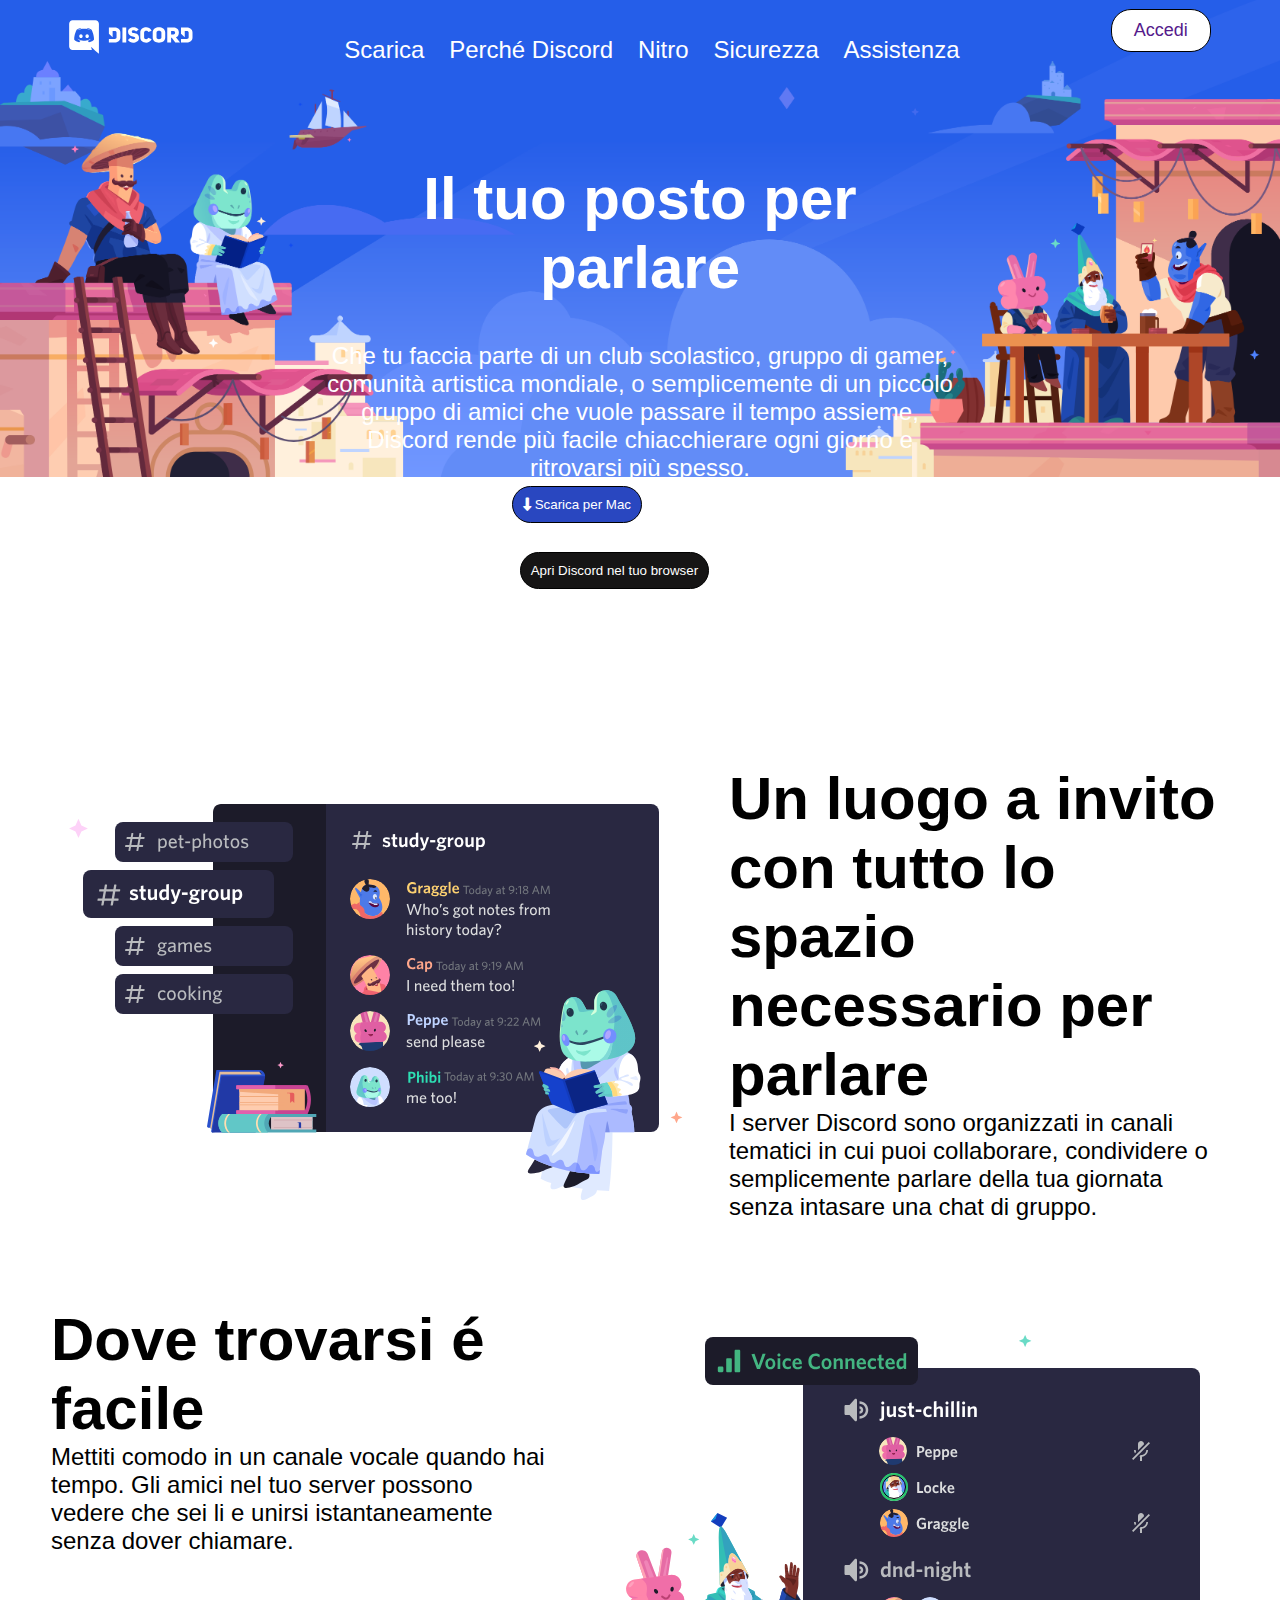
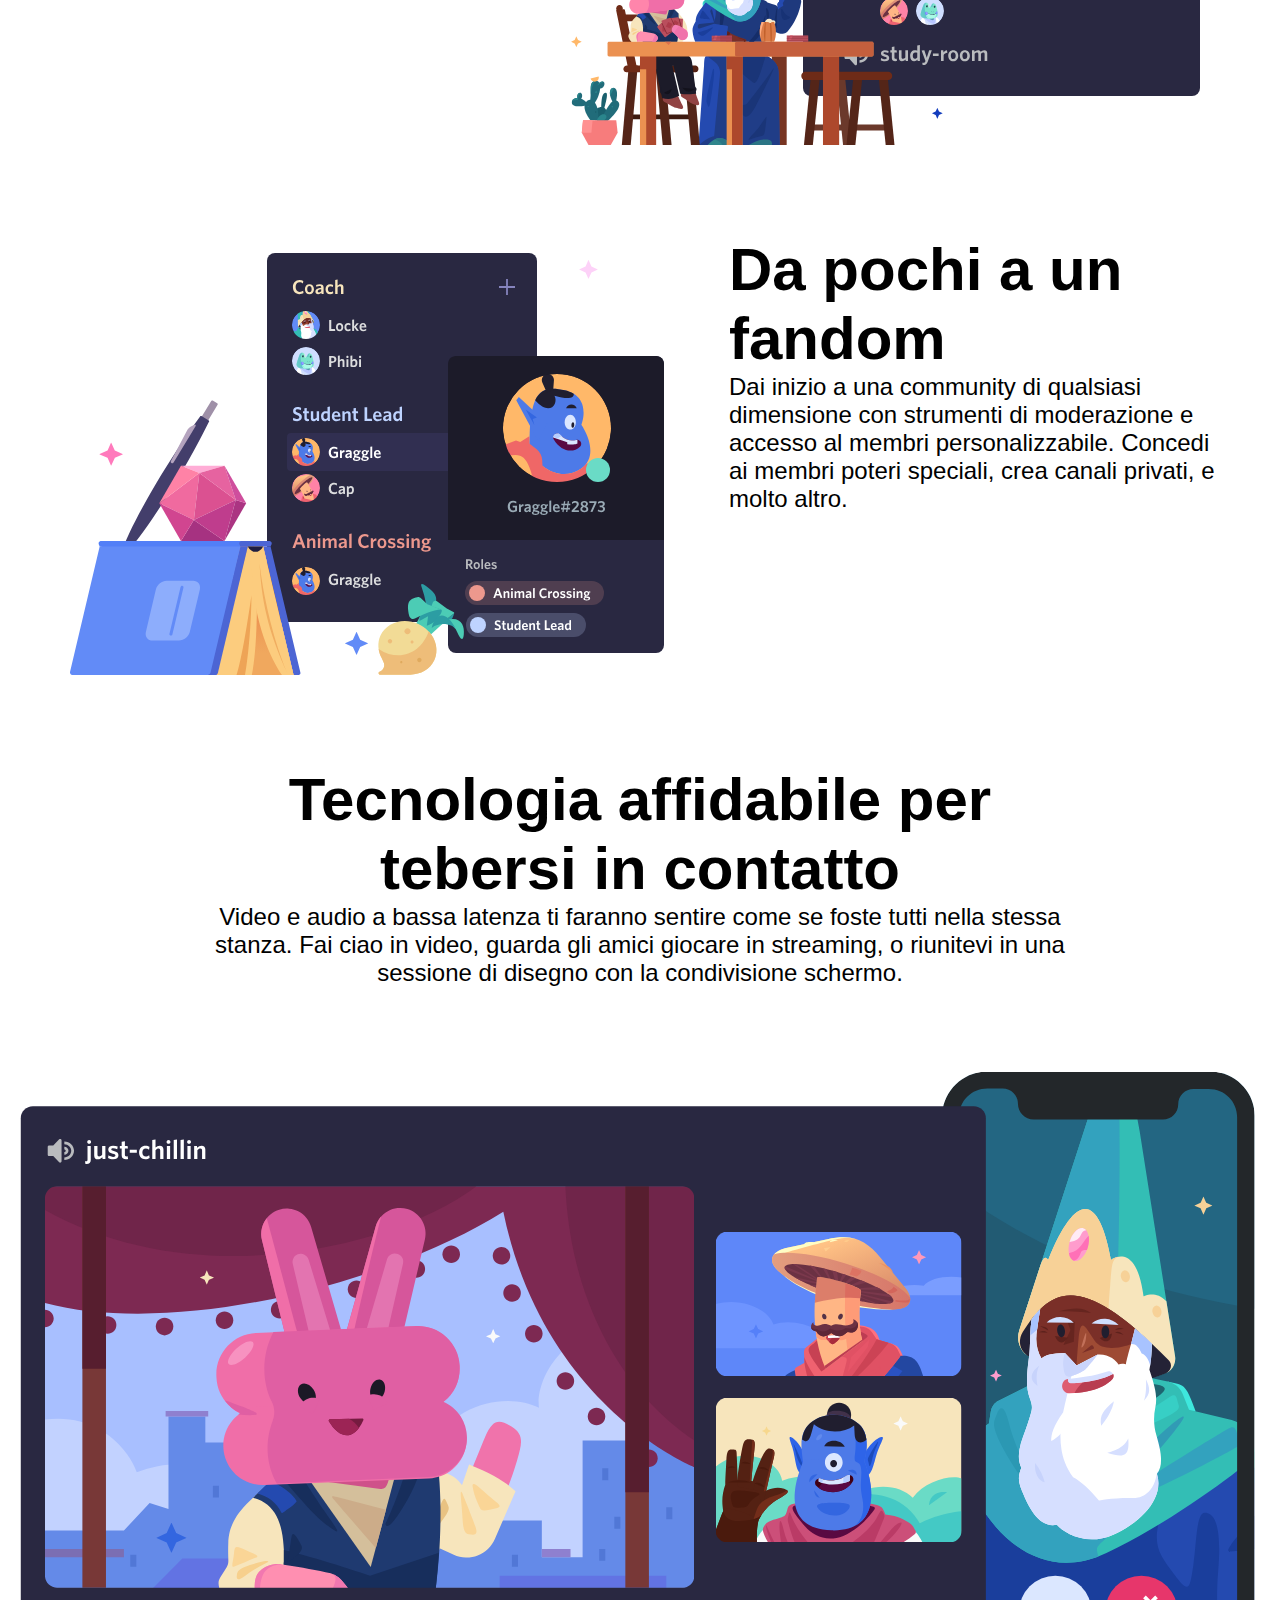
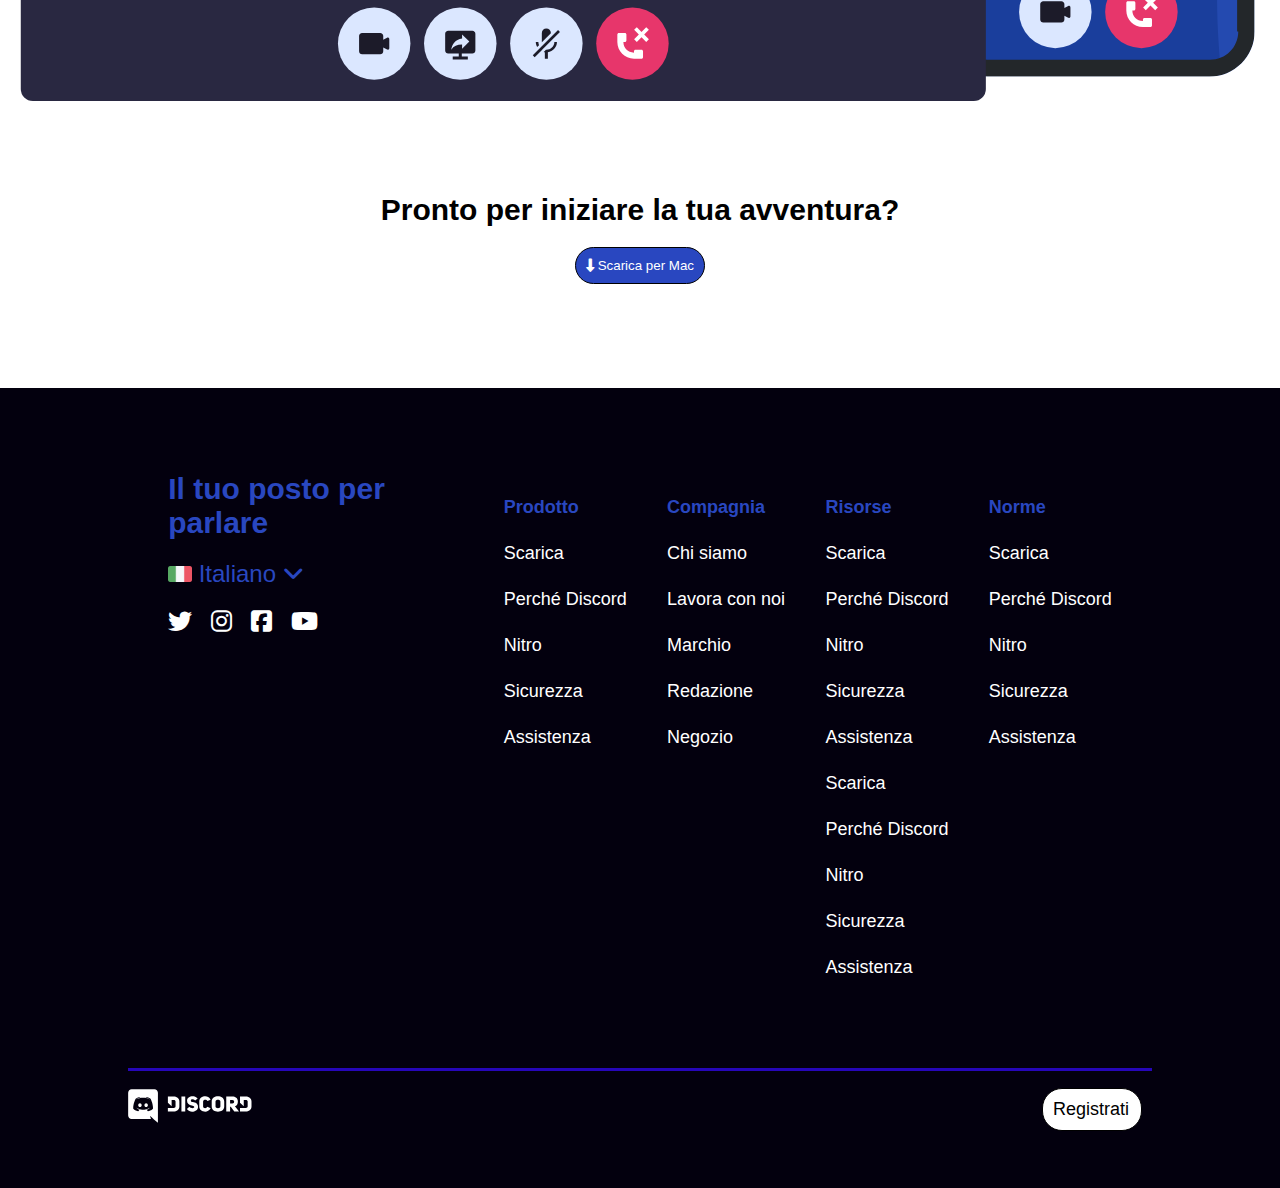
==== bonus/index.html @ 7b76b2e3 "add bonus folder" ====
<!DOCTYPE html>
<html lang="en">
<head>
    <meta charset="UTF-8">
    <meta http-equiv="X-UA-Compatible" content="IE=edge">
    <meta name="viewport" content="width=device-width, initial-scale=1.0">
    <link rel="stylesheet" href="https://cdnjs.cloudflare.com/ajax/libs/font-awesome/6.2.0/css/all.min.css">
    <link rel="stylesheet" href="css/style.css">
    <title>Discord</title>
</head>
<body>
    <!-- header -->
    <header>
        
        <section class="high-box-header">
            <!-- logo -->
            <div id="logo">
                <a href="https://discord.com/">
                    <img src="img/logo.svg" alt="Logo Discord">
                </a>
            </div>
            <!-- nav box -->
            <div class="nav-header">
                <nav>
                    <ul class="link-nav-container">
                        <li><a href="#">Scarica</a></li>
                        <li><a href="#">Perch&eacute; Discord</a></li>
                        <li><a href="#">Nitro</a></li>
                        <li><a href="#">Sicurezza</a></li>
                        <li><a href="#">Assistenza</a></li>
                    </ul>
                </nav>
            </div>
            <!-- login button -->
            <div class="login-download">
                <div class="discord-login">
                    <a href="">Accedi</a> 
                </div>
            </div>

        </section>
        <!-- Where you want to open D? -->
        <article class="paragraf-under-nav">
            <!-- subtitle/paragraf -->
            <div class="center-subtitle-txt">
                <h2>Il tuo posto per parlare</h2>
                <p>
                    Che tu faccia parte di un club scolastico, gruppo di gamer, comunità artistica mondiale, o semplicemente di un piccolo gruppo di amici che vuole passare il tempo assieme,
                    Discord rende più facile chiacchierare ogni giorno e ritrovarsi più spesso.
                </p>

            </div>
            
            <div class="download-button-open-browser-button">
                <button class="end interact-button">
                    <a href="#">
                        <i class="fa-solid fa-down-long"></i>
                        Scarica per Mac
                    </a>
                </button>
                <button class="start interact-button">
                    <a href="#">
                        Apri Discord nel tuo browser
                    </a>
                </button>
            </div>
        
        </article>

        
    </header>

    <!-- main page -->
    <main>
        <!-- first-main-info -->
        <div class="first-main-info">
            <div>
                <img class="size-img" src="img/item1.svg" alt="">
            </div>
            <article class="first-main-info-article">
                <div>
                    <h2>Un luogo a invito con tutto lo spazio necessario per parlare</h2>
                    <p>
                        I server Discord sono organizzati in canali tematici in cui puoi collaborare, condividere o semplicemente parlare della tua giornata senza intasare una chat di gruppo.
                    </p>
                </div>
            </article>
        </div>

        <div class="first-main-info-reverse">
            <div>
                <img class="size-img" src="img/item2.svg" alt="">
            </div>
            <article class="first-main-info-article">
                <div>
                    <h2>Dove trovarsi &eacute; facile</h2>
                    <p>
                        Mettiti comodo in un canale vocale quando hai tempo. Gli amici nel tuo server possono vedere che sei li e unirsi istantaneamente
                        senza dover chiamare.
                    </p>
                </div>
            </article>
        </div>

        <div class="first-main-info">
            <div>
                <img class="size-img" src="img/item3.svg" alt="">
            </div>
            <article class="first-main-info-article">
                <div>
                    <h2>Da pochi a un fandom</h2>
                    <p>
                        Dai inizio a una community di qualsiasi dimensione con strumenti di moderazione e accesso al membri personalizzabile.
                        Concedi ai membri poteri speciali, crea canali privati, e molto altro.
                    </p>
                </div>
            </article>
        </div>
        <!-- end section -->
        <article class="end-section">
            <h2>
                Tecnologia affidabile per tebersi in contatto
            </h2>
            <p>
                Video e audio a bassa latenza ti faranno sentire come se foste tutti nella stessa stanza. Fai ciao in video, guarda gli amici giocare in streaming, o riunitevi in una sessione di disegno con la condivisione schermo.
            </p>
            <div id="end-img">
                <img src="img/item4-big.svg" alt="">
                <h3>Pronto per iniziare la tua avventura&#63</h3>
                <button class="end interact-button">
                    <a href="#">
                        <i class="fa-solid fa-down-long"></i>
                        Scarica per Mac
                    </a>
                </button>
            </div>
        </article>
    </main>

    <!-- footer -->
    <footer>
        <section class="flex-container">
           <div class="flex-sub-container-up">
               <!-- main column -->
               <div class="main-footer-part">
                   <h3>Il tuo posto per parlare</h3>
                   <div>
                       <img id="italy-flag" src="img/ita.png" alt="bandiera italiana">
                        Italiano <i class="fa-solid fa-angle-down"></i>
                   </div>
                   <article class="brand-link">
                        <a href="https://www.twitter.com">
                            <i class="fa-brands fa-twitter"></i>
                        </a>
                        <a href="https://www.instagram.com">
                            <i class="fa-brands fa-instagram"></i>
                        </a>
                        <a href="https://www.facebook.com">
                            <i class="fa-brands fa-square-facebook"></i>
                        </a>
                        <a href="https://www.youtube.com">
                            <i class="fa-brands fa-youtube"></i>
                        </a>
                   </article>
               </div>
   
   
               <!-- product column -->
               <div class="flex-sub-container">
                   <h4>Prodotto</h4>
                   <article class="footer-link-article">
                       <a href="#">Scarica</a>
                   </article>
                   <article class="footer-link-article">
                       <a href="#">Perch&eacute; Discord</a>
                   </article>
                   <article class="footer-link-article">
                       <a href="#">Nitro</a>
                   </article>
                   <article class="footer-link-article">
                       <a href="#">Sicurezza</a>
                   </article>
                   <article class="footer-link-article">
                       <a href="#">Assistenza</a>
                   </article>
               </div>
   
               <div class="flex-sub-container">
                   <h4>Compagnia</h4>
                   <article class="footer-link-article">
                       <a href="#">Chi siamo</a>
                   </article>
                   <article class="footer-link-article">
                       <a href="#">Lavora con noi</a>
                   </article>
                   <article class="footer-link-article">
                       <a href="#">Marchio</a>
                   </article>
                   <article class="footer-link-article">
                       <a href="#">Redazione</a>
                   </article>
                   <article class="footer-link-article">
                       <a href="#">Negozio</a>
                   </article>
               </div>
   
               <div class="flex-sub-container">
                   <h4>Risorse</h4>
                   <article class="footer-link-article">
                       <a href="#">Scarica</a>
                   </article>
                   <article class="footer-link-article">
                       <a href="#">Perch&eacute; Discord</a>
                   </article>
                   <article class="footer-link-article">
                       <a href="#">Nitro</a>
                   </article>
                   <article class="footer-link-article">
                       <a href="#">Sicurezza</a>
                   </article>
                   <article class="footer-link-article">
                       <a href="#">Assistenza</a>
                   </article>
                   <article class="footer-link-article">
                       <a href="#">Scarica</a>
                   </article>
                   <article class="footer-link-article">
                       <a href="#">Perch&eacute; Discord</a>
                   </article>
                   <article class="footer-link-article">
                       <a href="#">Nitro</a>
                   </article>
                   <article class="footer-link-article">
                       <a href="#">Sicurezza</a>
                   </article>
                   <article class="footer-link-article">
                       <a href="#">Assistenza</a>
                   </article>
               </div>
   
               <div class="flex-sub-container">
                   <h4>Norme</h4>
                   <article class="footer-link-article">
                       <a href="#">Scarica</a>
                   </article>
                   <article class="footer-link-article">
                       <a href="#">Perch&eacute; Discord</a>
                   </article>
                   <article class="footer-link-article">
                       <a href="#">Nitro</a>
                   </article>
                   <article class="footer-link-article">
                       <a href="#">Sicurezza</a>
                   </article>
                   <article class="footer-link-article">
                       <a href="#">Assistenza</a>
                   </article>
               </div>
           </div> 

        </section>

        <section id="last-section">
            <div class="footer-last-part">

                <div id="logo-footer"> 
                    <a href="">
                        <img src="img/logo.svg" alt="Logo Discord">
                    </a>
                </div>
                
                <div class="registrati">
                    <a href="#">Registrati</a>
                </div>
                
            </div>
            
        </section>
    </footer>
</body>
</html>
---- bonus/css/style.css ----
/* general rules */
*{
    margin: 0;
    padding: 0;
    box-sizing: border-box;
}
body{
    font-family:Whitney, 'Helvetica Neue', Helvetica, Arial, sans-serif;
 }
 
.interact-button{
    padding: 10px;
    border-radius: 20px;
    border-style: none;
    border: solid rgb(0, 0, 0) 1px;
    padding: 10px;
}
.discord-login, .registrati{
    font-size: 18px;
    width: 100px;
    padding: 10px;
    border: solid black 1px;
    border-radius: 20px;
    background-color: rgb(255, 255, 255);
}
/* Header */
header{
    min-height: 700px;
    background-image: url(../img/jumbo.png);
    background-size: 100%;
    background-repeat: no-repeat;
    /* DEBUG */
    /* background-color: aquamarine; */
}
.high-box-header{
    display: flex;
    justify-content: space-around;
    height: 100px;
    /* DEBUG */
    /* background-color: violet;   */
    
}
/* logo */
#logo{
    display: flex;
    align-items: center;
}
/* nav box */
.nav-header{
    height: 100px;
    width: 50%;
    /* DEBUG */
    /* background-color: blueviolet; */
}
.link-nav-container{
    display: flex;
    justify-content: space-around;
    align-items: center;
    height: 100px;
    list-style: none;
    /* DEBUG */
    /* background-color: yellowgreen;  */
}
/*delete decoration*/
.link-nav-container a{
   text-decoration: none;
   color: white;
}



/* login button */
.login-download{
    display: flex;
    align-items: center;
    /* DEBUG */
    /* background-color: brown; */
}
.discord-login{
    display: flex;
    justify-content: center;
}
#discord-login a{
    color: #000;
}
.login-download a{
    text-decoration: none;
}



/* Where you want to open D? */
.paragraf-under-nav{
    height: 250px;
    margin: 5% 0;
    
    /* DEBUG */
    /* background-color: tomato; */
}
/* subtitle/paragraf */
.center-subtitle-txt{
    margin: 0 auto;
    max-width: 50%;
}
/* centratura subtitle & paragraf */
.center-subtitle-txt h2, .center-subtitle-txt p{
    text-align: center;
    color: #fff;
}
.center-subtitle-txt p{
    padding-top: 40px;
}
.download-button-open-browser-button{
    margin: 0 auto;
    width: 20%;
}
.start.interact-button{
    margin: 10% 3%;
    background-color: rgb(22, 21, 21);
}
.start.interact-button a{
    color: #fff;
}

/* delete decoration */
.interact-button a{
    text-decoration: none;
    color: black;
}


/* main page */

/* first-main-info */
.first-main-info{
    display: flex;
    justify-content: center;
    margin-top: 5%;
}
.first-main-info-reverse{
    display: flex;
    justify-content: center;
    flex-direction: row-reverse;
    margin-top: 5%;
}
.size-img{
    max-width: 900px;
}
.first-main-info-article{
    display: flex;
    text-align: left;
    max-width: 500px;
}
.first-main-info-article, div, h2{
    font-size: 60px;
}
.first-main-info-article, div, p{
    font-size: 24px;
}
.end-img, h3{
    font-size: 30px;
}
/* end section */
.end-section{
    display: flex;
    flex-direction: column;
    align-items: center;
    margin: 5% 15%;
    text-align: center;
}
/* last image */
#end-img img{
    height: 800px;
}
/* Scarica per Mac */
.end.interact-button{
    margin: 1.5% 0;
    background-color: rgb(41, 71, 192);
}
.end.interact-button a{
    color: #fff;
}



/* footer */
footer{
    background-color: rgb(3, 0, 14);
    min-height: 500px;
}
.flex-container{
    display: flex;
    justify-content: center;
}
.flex-sub-container-up{
    display: flex;
    justify-content: space-around;
    width: 80%;
    margin-top: 5%;
    padding: 20px;
    /* DEBUG */
    /* background-color: rgb(0, 255, 34); */
}
.main-footer-part{
    min-width: 20%;
    max-width: 30%;
    color: rgb(41, 71, 192);
}
.main-footer-part h3, div{
    margin-bottom: 20px;
}
#italy-flag{
    height: 16px;
}


.brand-link{
    width: 150px;
    display: flex;
    justify-content: space-between;
}
.footer-link-article a, .brand-link a{
    text-decoration: none;
    color: rgb(255, 255, 255);
}
/* Footer sub-text link style */
.flex-sub-container, .footer-link-article{
    font-size: 18px;
    margin: 25px 0;
}
.flex-sub-container{ 
    color: rgb(41, 71, 192);
}



.footer-last-part{
    display: flex;
    justify-content: space-between;
    align-items: center;
    width: 80%;
    min-height: 100px;
    border-top: solid rgb(38, 6, 184) 3px;
    /* DEBUG */
    /* background-color: rgb(217, 255, 0); */
    
}

.registrati{
    margin-right: 10px;
    padding: 10px;
    border-radius: 20px;
    border-style: none;
    border: solid rgb(0, 0, 0) 1px;
}
.registrati a{
    text-decoration: none;
    color: #000;
}

#last-section{
    display: flex;
    justify-content: center;
}
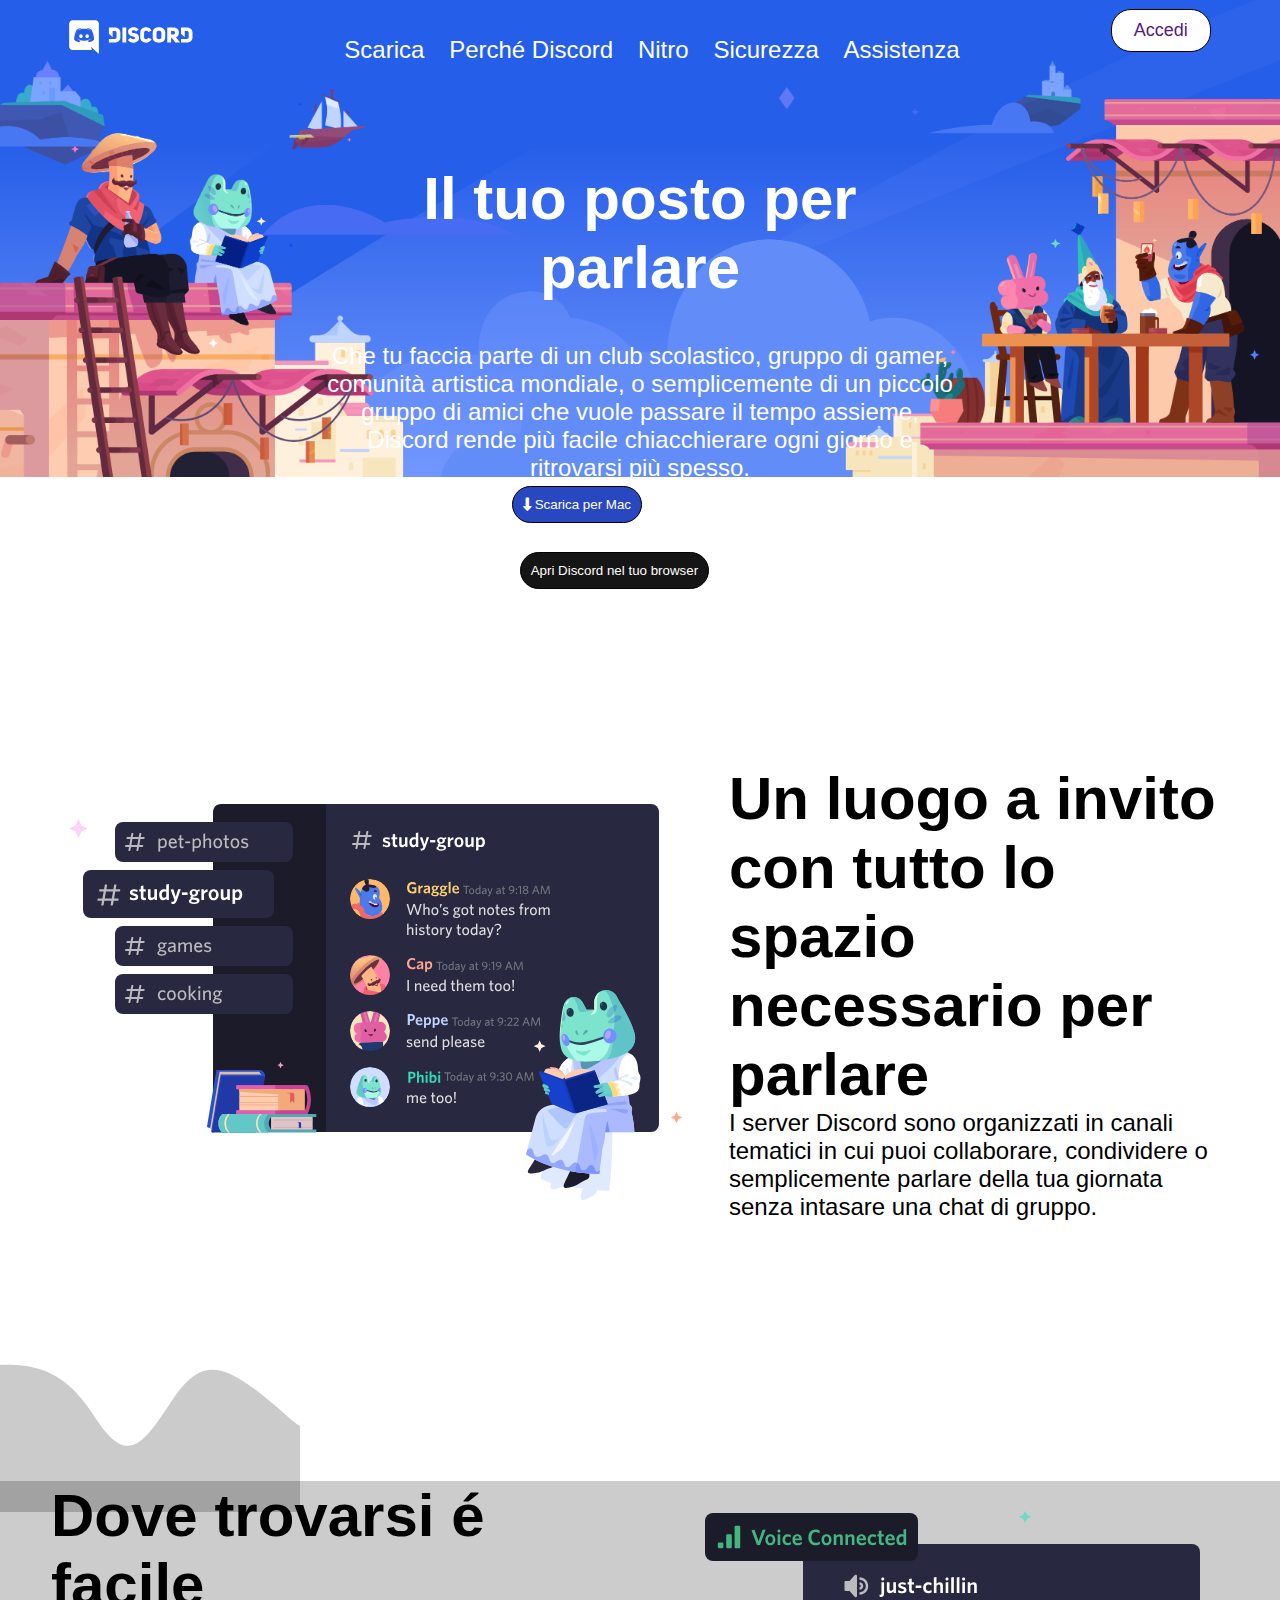
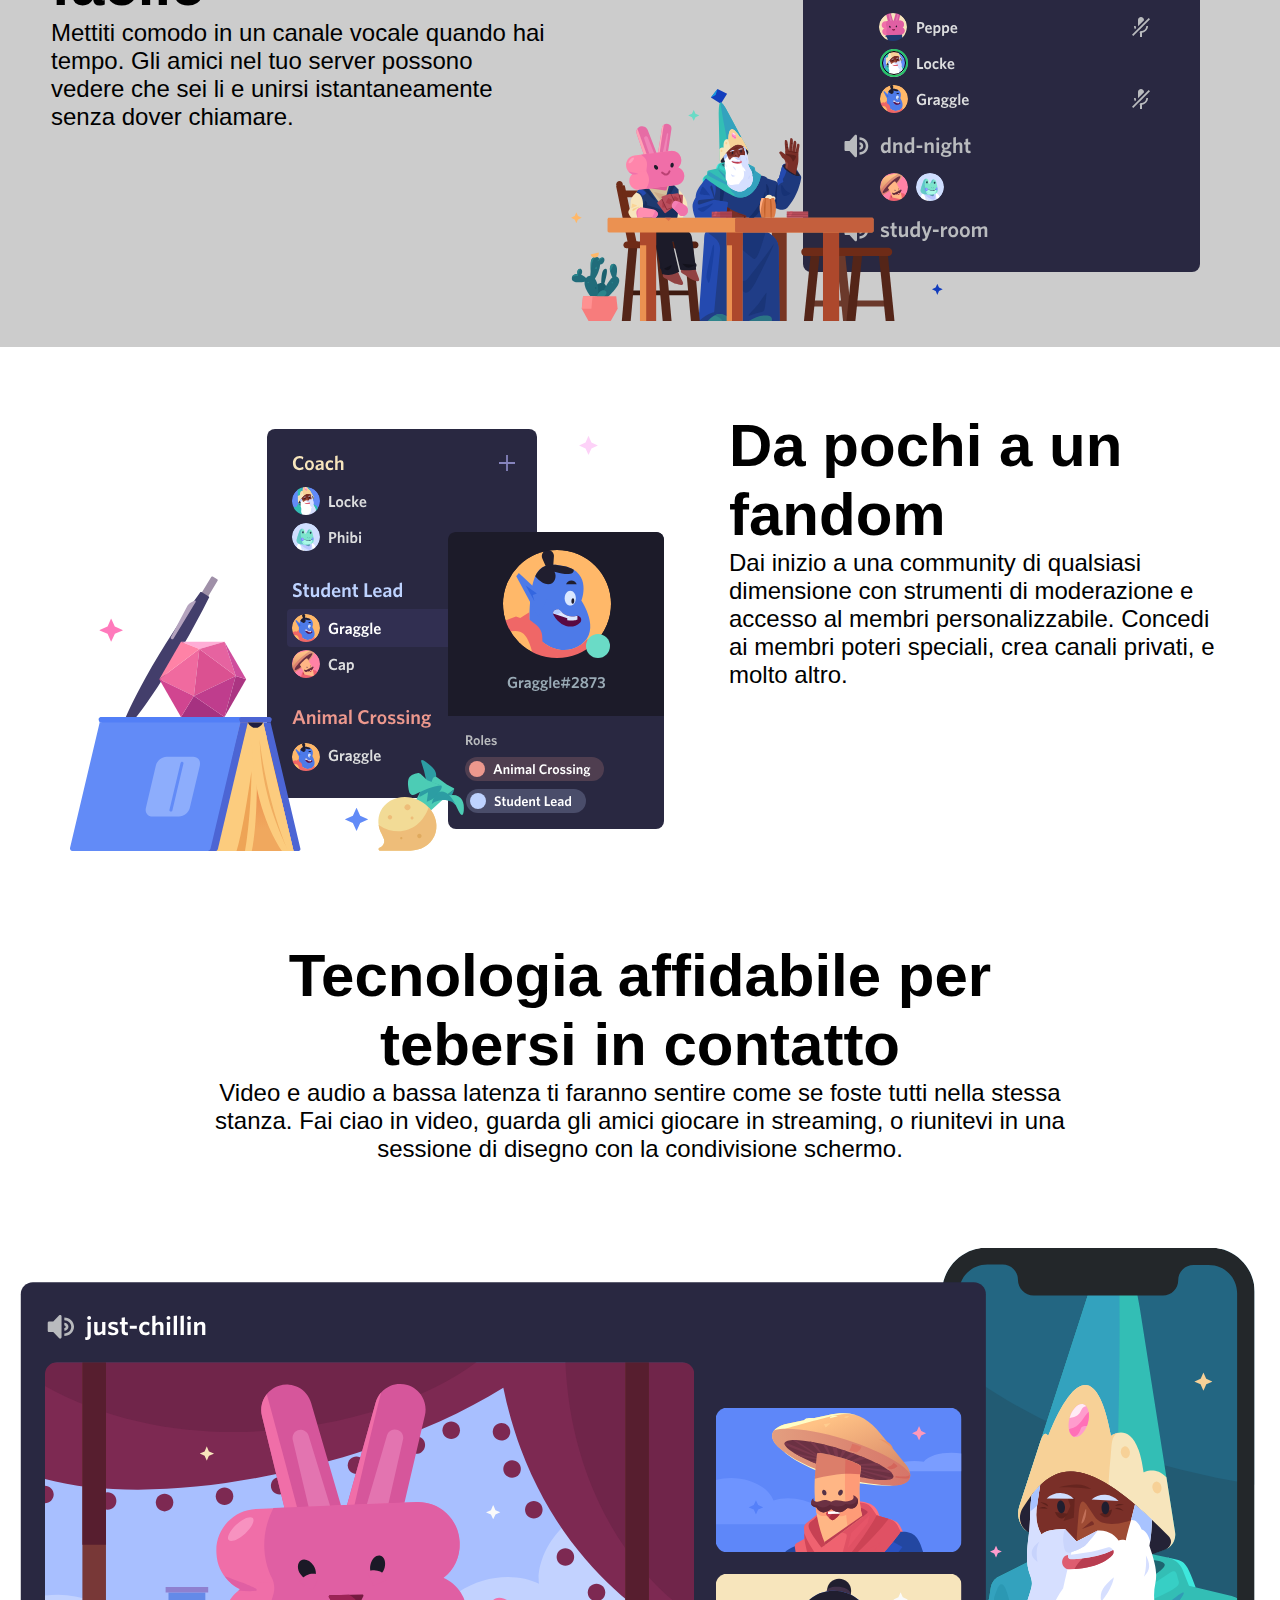
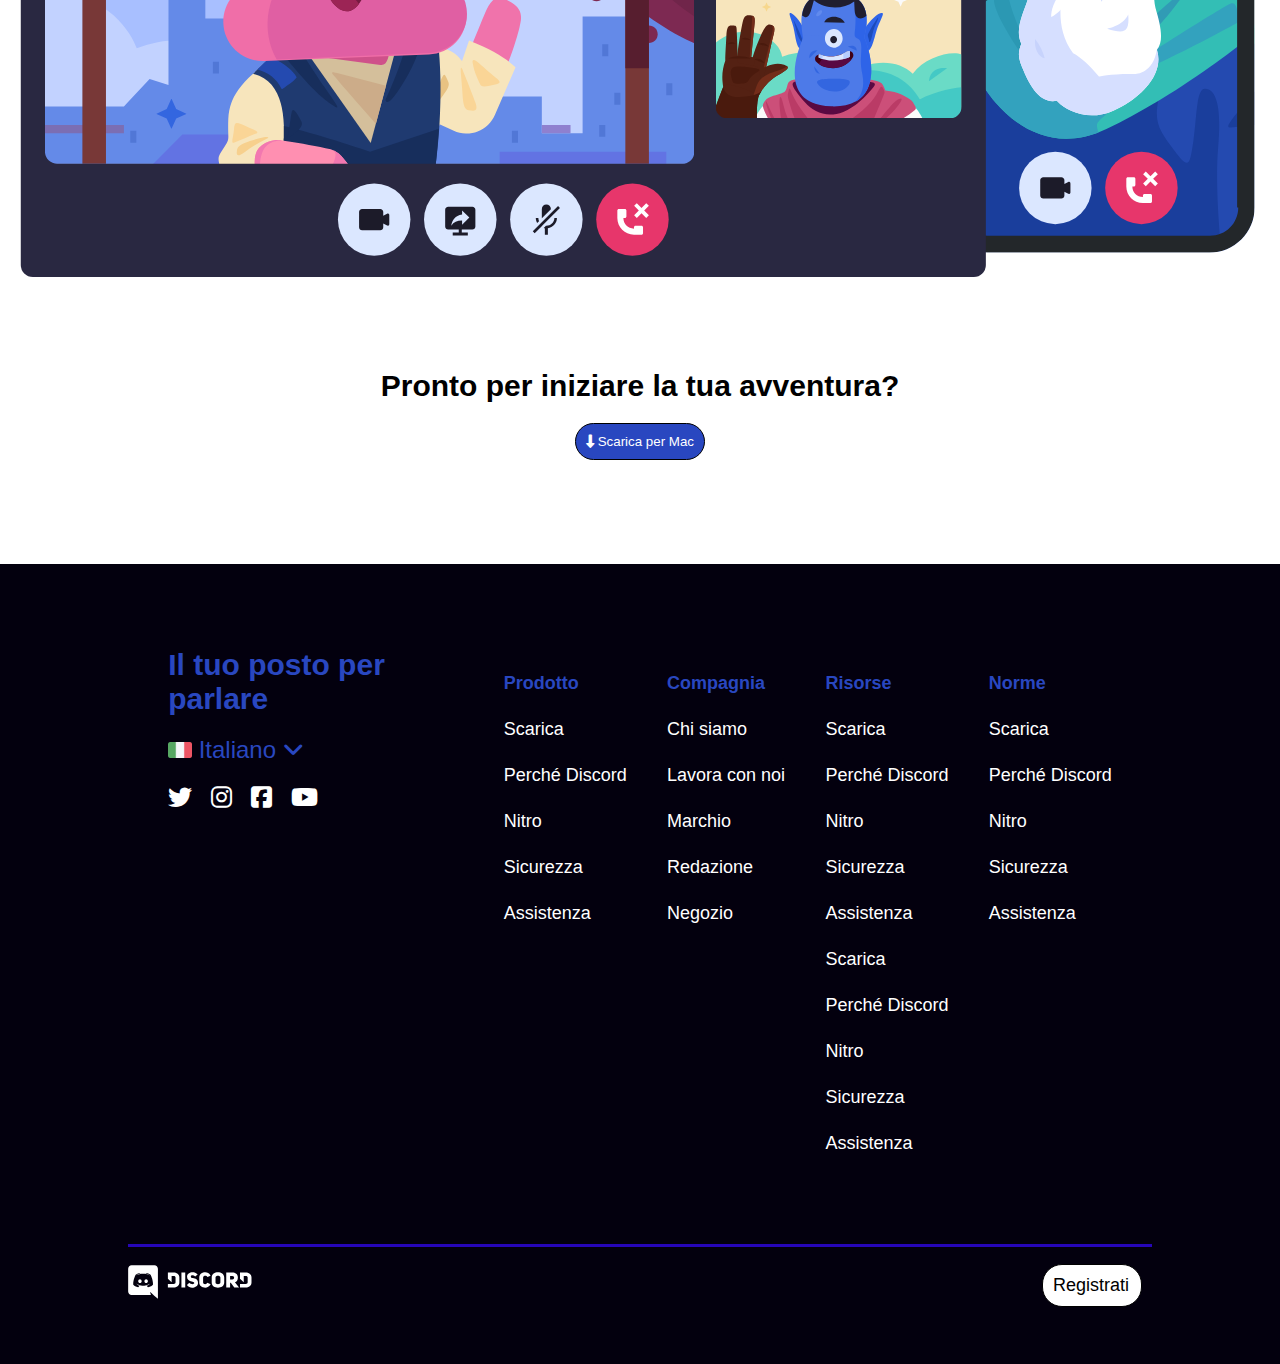
==== commit 22782d75: "add wave img effect" ====
--- a/bonus/index.html
+++ b/bonus/index.html
@@ -87,20 +87,26 @@
             </article>
         </div>
 
-        <div class="first-main-info-reverse">
-            <div>
-                <img class="size-img" src="img/item2.svg" alt="">
-            </div>
-            <article class="first-main-info-article">
+        <div class="wave-block">
+            <img class="wave" src="img/wave.svg" alt="">
+            <div class="first-main-info-reverse">
                 <div>
-                    <h2>Dove trovarsi &eacute; facile</h2>
-                    <p>
-                        Mettiti comodo in un canale vocale quando hai tempo. Gli amici nel tuo server possono vedere che sei li e unirsi istantaneamente
-                        senza dover chiamare.
-                    </p>
-                </div>
-            </article>
+                    <img class="size-img" src="img/item2.svg" alt="">
+                </div>
+                <article class="first-main-info-article">
+                    <div>
+                        <h2>
+                            Dove trovarsi &eacute; facile
+                        </h2>
+                        <p>
+                             Mettiti comodo in un canale vocale quando hai tempo. Gli amici nel tuo server possono vedere che sei li e unirsi istantaneamente
+                             senza dover chiamare.
+                        </p>
+                    </div>
+                 </article>
+             </div>
         </div>
+        
 
         <div class="first-main-info">
             <div>
--- a/bonus/css/style.css
+++ b/bonus/css/style.css
@@ -12,8 +12,12 @@
     padding: 10px;
     border-radius: 20px;
     border-style: none;
-    border: solid rgb(0, 0, 0) 1px;
-    padding: 10px;
+    border: solid rgb(0, 0, 0) 1.5px;
+    padding: 10px;
+}
+/* delete decoration */
+.interact-button a{
+    text-decoration: none;
 }
 .discord-login, .registrati{
     font-size: 18px;
@@ -66,13 +70,17 @@
    text-decoration: none;
    color: white;
 }
-
+/* Nav Hover*/
+.link-nav-container a:hover{
+    text-decoration: underline;
+}
 
 
 /* login button */
 .login-download{
     display: flex;
     align-items: center;
+    cursor: pointer;
     /* DEBUG */
     /* background-color: brown; */
 }
@@ -82,6 +90,10 @@
 }
 #discord-login a{
     color: #000;
+}
+/* Login Buttom Hover */
+.discord-login:hover{
+    background-color: rgb(194, 194, 194);
 }
 .login-download a{
     text-decoration: none;
@@ -121,11 +133,9 @@
 .start.interact-button a{
     color: #fff;
 }
-
-/* delete decoration */
-.interact-button a{
-    text-decoration: none;
-    color: black;
+/* start interact-button (Apri Discord nel Browser) Hover */
+.start.interact-button:hover{
+    background-color: rgb(48, 46, 46);
 }
 
 
@@ -142,6 +152,14 @@
     justify-content: center;
     flex-direction: row-reverse;
     margin-top: 5%;
+    background-color: rgb(204, 204, 204);  
+}
+
+/* Wave Opacity */
+.wave{
+    position: relative;
+    top: 101px;
+    opacity: 0.2;
 }
 .size-img{
     max-width: 900px;
@@ -180,7 +198,10 @@
 .end.interact-button a{
     color: #fff;
 }
-
+/* end interact Button (Scarica per Mac) Hover  */
+.end.interact-button:hover{
+    background-color: rgb(52, 83, 207);
+}
 
 
 /* footer */
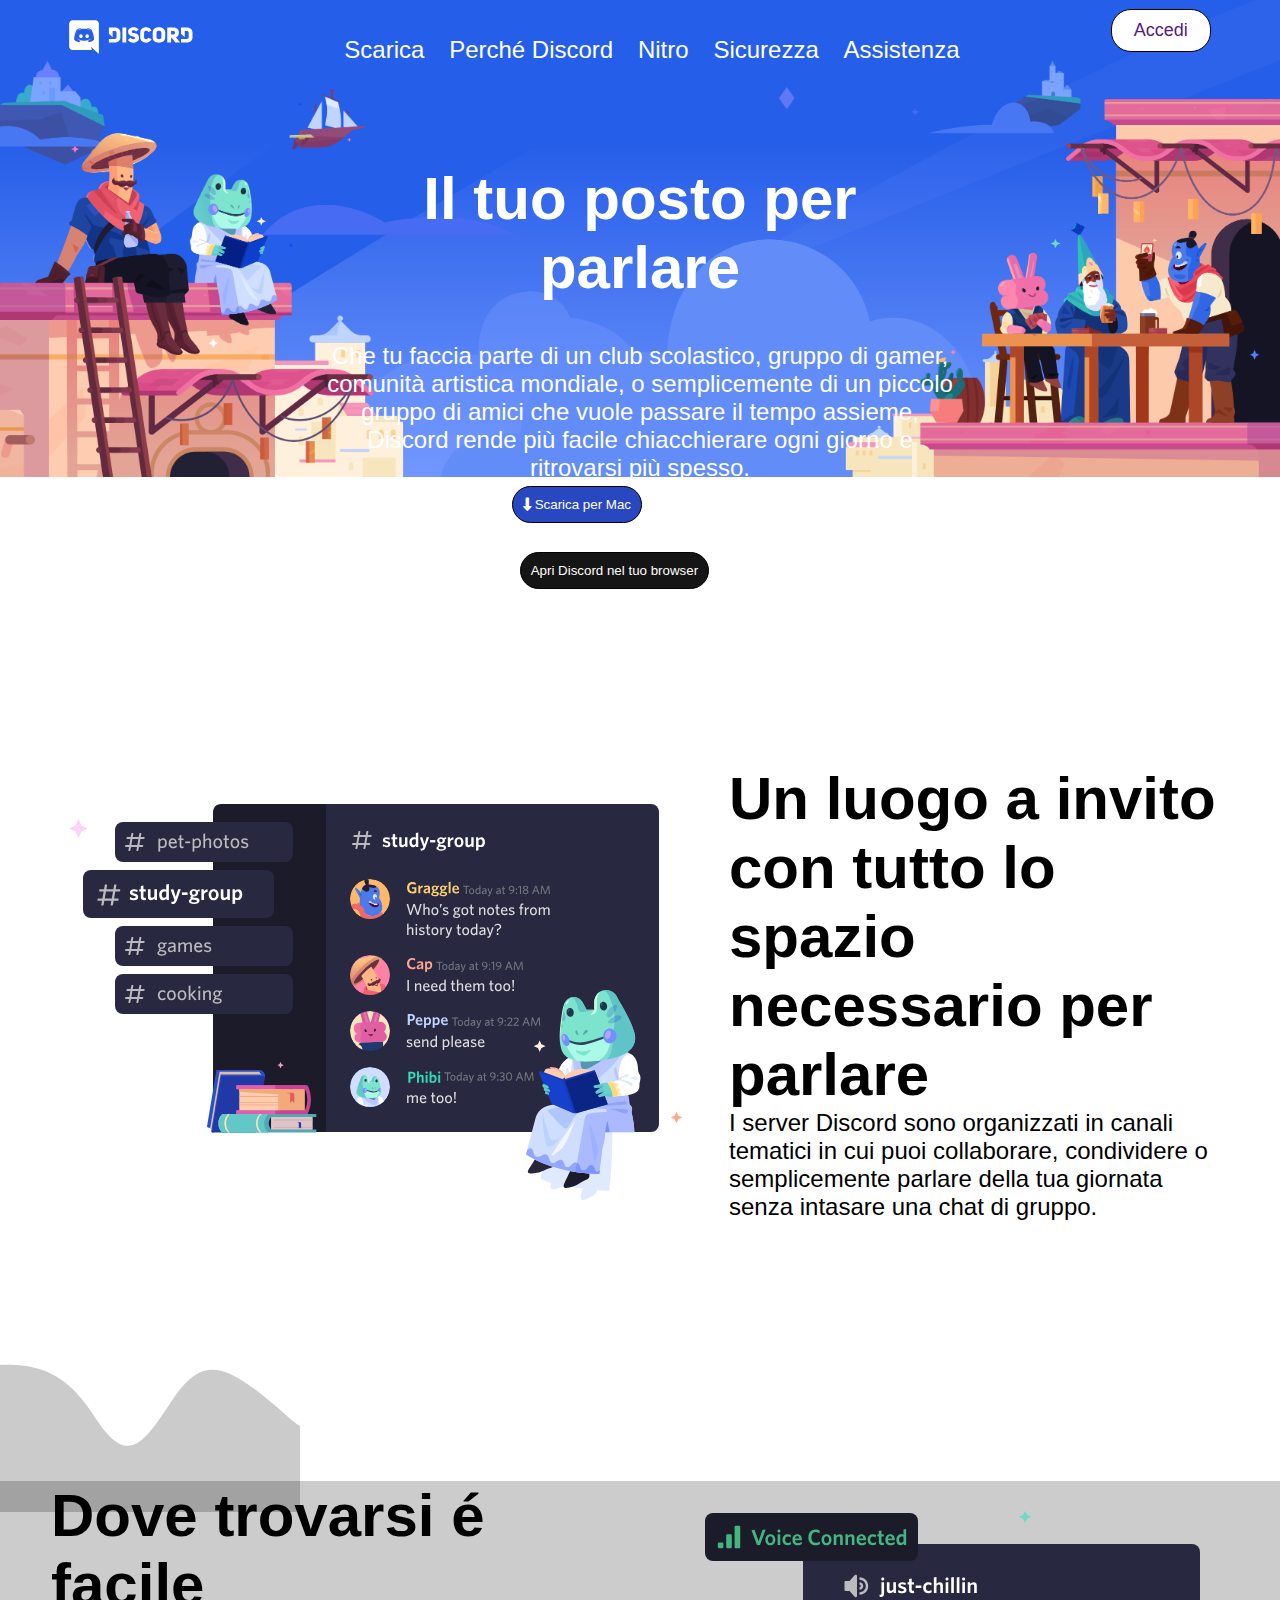
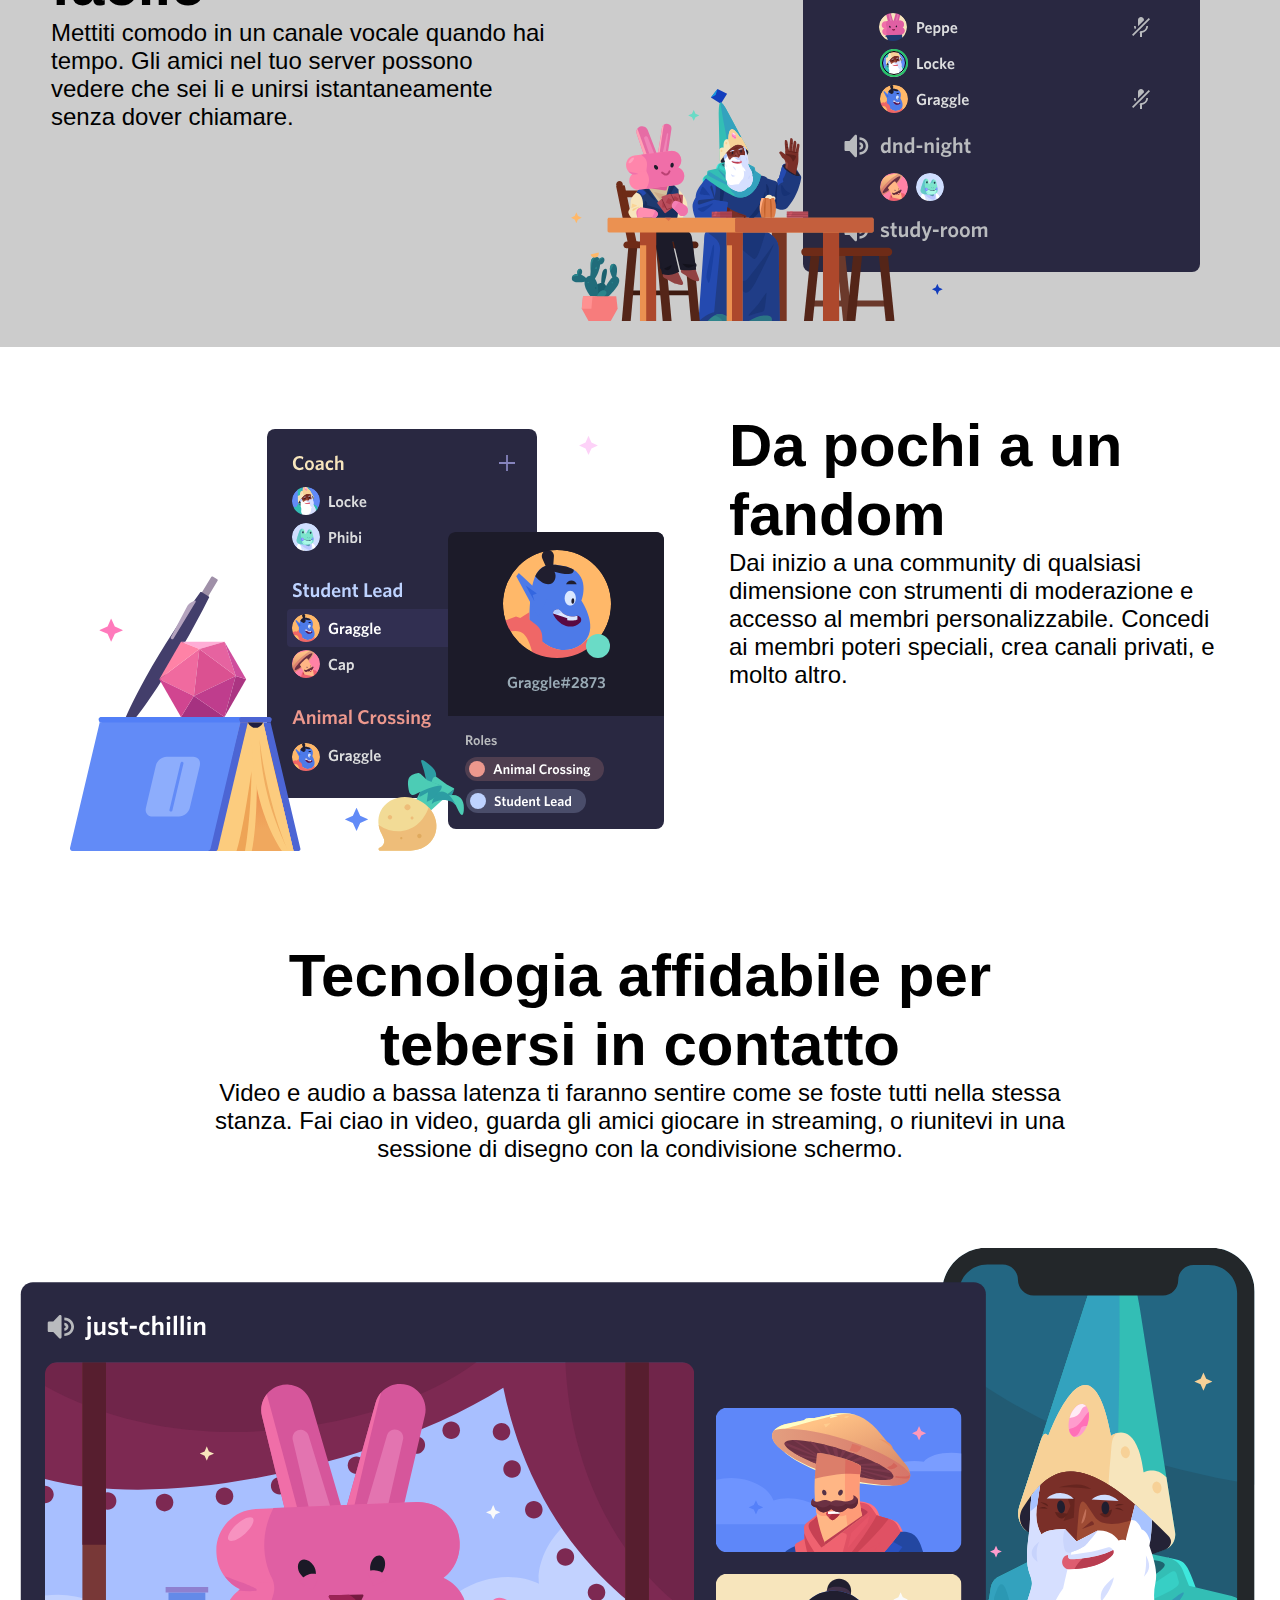
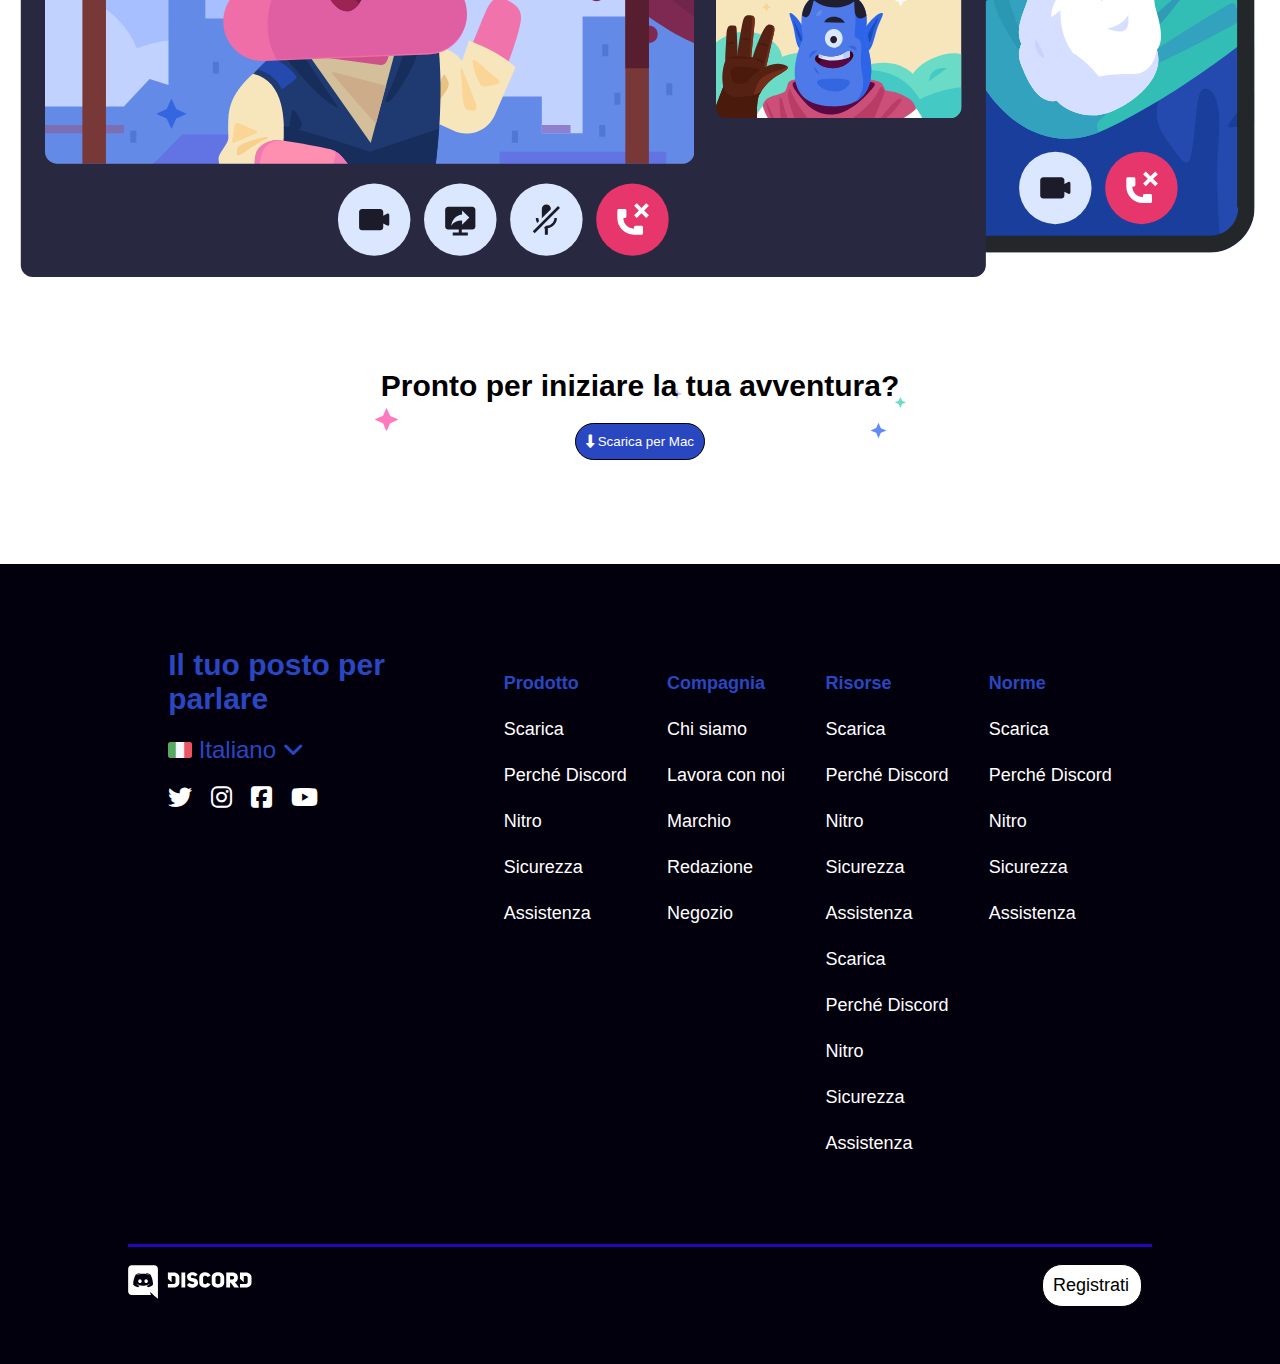
==== commit 199ca3d3: "add stars overlay" ====
--- a/bonus/index.html
+++ b/bonus/index.html
@@ -131,8 +131,11 @@
                 Video e audio a bassa latenza ti faranno sentire come se foste tutti nella stessa stanza. Fai ciao in video, guarda gli amici giocare in streaming, o riunitevi in una sessione di disegno con la condivisione schermo.
             </p>
             <div id="end-img">
-                <img src="img/item4-big.svg" alt="">
-                <h3>Pronto per iniziare la tua avventura&#63</h3>
+                <img id="last-img" src="img/item4-big.svg" alt="">
+                <article class="star-effect">
+                    <img id="stars" src="img/stars.svg" alt="">
+                    <h3>Pronto per iniziare la tua avventura&#63</h3>
+                </article>
                 <button class="end interact-button">
                     <a href="#">
                         <i class="fa-solid fa-down-long"></i>
--- a/bonus/css/style.css
+++ b/bonus/css/style.css
@@ -40,9 +40,6 @@
     display: flex;
     justify-content: space-around;
     height: 100px;
-    /* DEBUG */
-    /* background-color: violet;   */
-    
 }
 /* logo */
 #logo{
@@ -53,8 +50,7 @@
 .nav-header{
     height: 100px;
     width: 50%;
-    /* DEBUG */
-    /* background-color: blueviolet; */
+    
 }
 .link-nav-container{
     display: flex;
@@ -62,8 +58,7 @@
     align-items: center;
     height: 100px;
     list-style: none;
-    /* DEBUG */
-    /* background-color: yellowgreen;  */
+    
 }
 /*delete decoration*/
 .link-nav-container a{
@@ -81,8 +76,7 @@
     display: flex;
     align-items: center;
     cursor: pointer;
-    /* DEBUG */
-    /* background-color: brown; */
+    
 }
 .discord-login{
     display: flex;
@@ -105,9 +99,6 @@
 .paragraf-under-nav{
     height: 250px;
     margin: 5% 0;
-    
-    /* DEBUG */
-    /* background-color: tomato; */
 }
 /* subtitle/paragraf */
 .center-subtitle-txt{
@@ -187,8 +178,20 @@
     text-align: center;
 }
 /* last image */
-#end-img img{
+#end-img #last-img{
     height: 800px;
+}
+.star-effect{
+    display: flex;
+    justify-content: center;
+}
+/* stars overlay */
+.star-effect h3{
+    position: relative;
+}
+#stars{
+    position: absolute;
+    padding: 20px;
 }
 /* Scarica per Mac */
 .end.interact-button{
@@ -219,8 +222,6 @@
     width: 80%;
     margin-top: 5%;
     padding: 20px;
-    /* DEBUG */
-    /* background-color: rgb(0, 255, 34); */
 }
 .main-footer-part{
     min-width: 20%;
@@ -240,6 +241,9 @@
     display: flex;
     justify-content: space-between;
 }
+.brand-link a:hover{
+    color: rgb(160, 160, 160);
+}
 .footer-link-article a, .brand-link a{
     text-decoration: none;
     color: rgb(255, 255, 255);
@@ -249,6 +253,10 @@
     font-size: 18px;
     margin: 25px 0;
 }
+/* footer-link-article (Footer Link) Hover */
+.footer-link-article:hover{
+    text-decoration: underline;
+}
 .flex-sub-container{ 
     color: rgb(41, 71, 192);
 }
@@ -262,9 +270,6 @@
     width: 80%;
     min-height: 100px;
     border-top: solid rgb(38, 6, 184) 3px;
-    /* DEBUG */
-    /* background-color: rgb(217, 255, 0); */
-    
 }
 
 .registrati{
@@ -278,7 +283,10 @@
     text-decoration: none;
     color: #000;
 }
-
+/* registrati Hover */
+.registrati:hover{
+    background-color: rgb(194, 194, 194);
+}
 #last-section{
     display: flex;
     justify-content: center;
